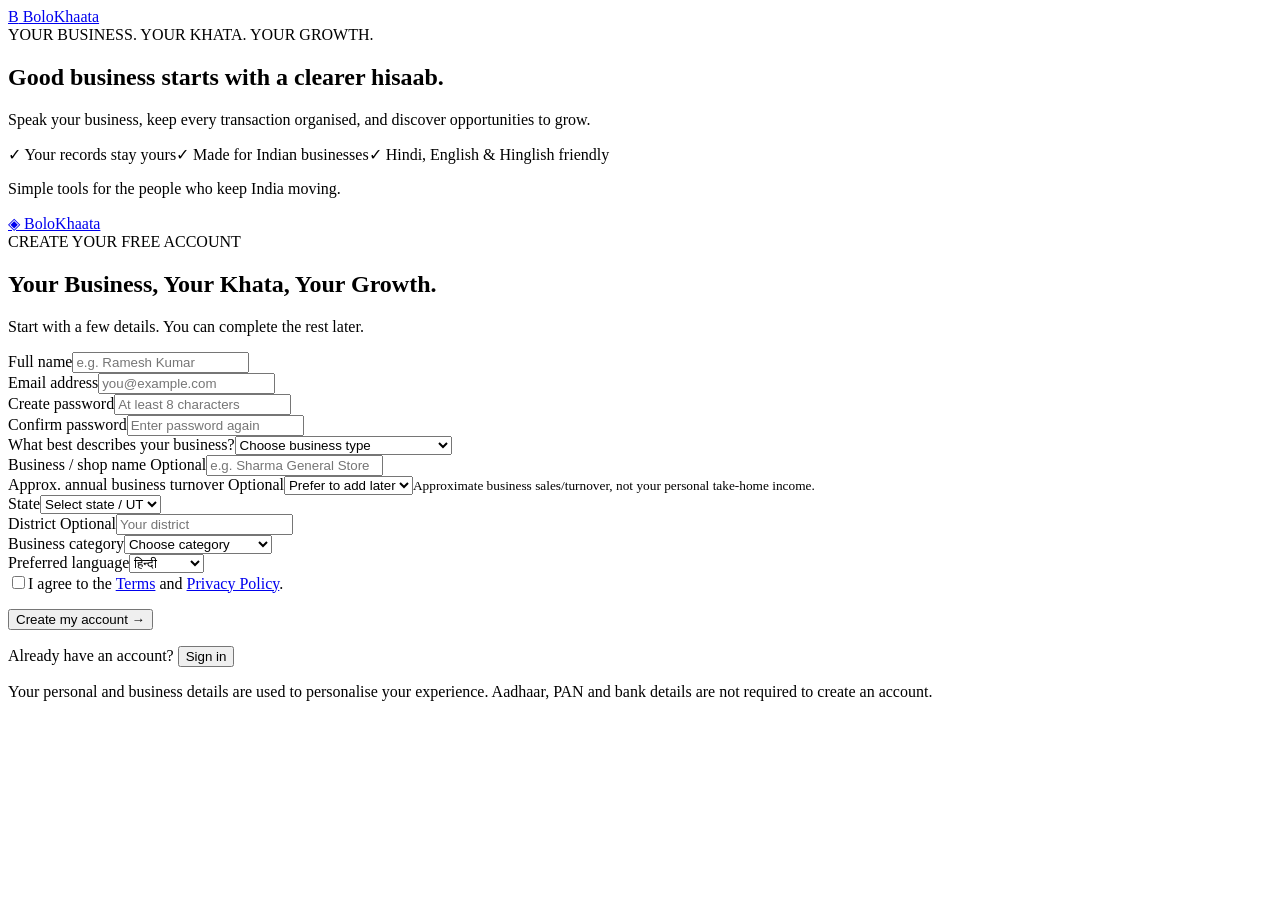
==== frontend/auth.html @ cc96fa71 "Add BoloKhaata registration and authentication experience" ====
<!doctype html>
<html lang="en">
<head>
  <meta charset="utf-8"><meta name="viewport" content="width=device-width,initial-scale=1">
  <meta name="theme-color" content="#183c32">
  <title>Account access · BoloKhaata</title>
  <link rel="stylesheet" href="auth.css">
</head>
<body>
  <main class="auth-layout">
    <section class="brand-panel">
      <a class="wordmark" href="index.html"><span class="mark">B</span> BoloKhaata</a>
      <div class="brand-copy">
        <span class="eyebrow">YOUR BUSINESS. YOUR KHATA. YOUR GROWTH.</span>
        <h1>Good business starts with a clearer hisaab.</h1>
        <p>Speak your business, keep every transaction organised, and discover opportunities to grow.</p>
        <div class="trust-points"><span>✓ Your records stay yours</span><span>✓ Made for Indian businesses</span><span>✓ Hindi, English & Hinglish friendly</span></div>
      </div>
      <p class="brand-foot">Simple tools for the people who keep India moving.</p>
    </section>
    <section class="form-panel">
      <div class="form-wrap">
        <a class="mobile-wordmark" href="index.html">◈ BoloKhaata</a>
        <div id="step-register" class="auth-step">
          <span class="eyebrow">CREATE YOUR FREE ACCOUNT</span><h2>Your Business, Your Khata, Your Growth.</h2>
          <p class="muted">Start with a few details. You can complete the rest later.</p>
          <form id="registerForm">
            <div class="field"><label for="fullName">Full name</label><input id="fullName" name="full_name" autocomplete="name" required placeholder="e.g. Ramesh Kumar"></div>
            <div class="field"><label for="email">Email address</label><input id="email" name="email" type="email" autocomplete="email" required placeholder="you@example.com"></div>
            <div class="field"><label for="password">Create password</label><input id="password" name="password" type="password" minlength="8" autocomplete="new-password" required placeholder="At least 8 characters"></div>
            <div class="field"><label for="confirmPassword">Confirm password</label><input id="confirmPassword" type="password" minlength="8" autocomplete="new-password" required placeholder="Enter password again"></div>
            <div class="field"><label for="businessType">What best describes your business?</label><select id="businessType" name="merchant_type" required><option value="">Choose business type</option><option>Street Vendor</option><option>Small Shopkeeper / Kirana Store</option><option>Grocery Store</option><option>Fruits and Vegetable Seller</option><option>Food Stall / Food Vendor</option><option>Small Retail Business</option><option>Artisan / Craftsperson</option><option>Tailor / Weaver</option><option>Farmer / Agricultural Business</option><option>Service Provider</option><option>Self-employed Individual</option><option>Micro / Small Enterprise</option><option>Other</option></select></div>
            <div class="field" id="otherTypeWrap" hidden><label for="otherType">Tell us your business type</label><input id="otherType" name="other_business_type"></div>
            <div class="field"><label for="shopName">Business / shop name <span class="optional">Optional</span></label><input id="shopName" name="business_name" placeholder="e.g. Sharma General Store"></div>
            <div class="field"><label for="income">Approx. annual business turnover <span class="optional">Optional</span></label><select id="income" name="annual_income"><option value="">Prefer to add later</option><option>Below ₹1 lakh</option><option>₹1–2.5 lakh</option><option>₹2.5–5 lakh</option><option>₹5–10 lakh</option><option>₹10–25 lakh</option><option>Above ₹25 lakh</option><option>Prefer not to say</option></select><small>Approximate business sales/turnover, not your personal take-home income.</small></div>
            <div class="field"><label for="state">State</label><select id="state" name="state" required><option value="">Select state / UT</option></select></div>
            <div class="field"><label for="district">District <span class="optional">Optional</span></label><input id="district" name="district" placeholder="Your district"></div>
            <div class="field"><label for="category">Business category</label><select id="category" name="business_category" required><option value="">Choose category</option><option value="retail">Retail & shopkeeping</option><option value="food">Food & grocery</option><option value="street_vendor">Street vending</option><option value="artisan">Artisan & crafts</option><option value="agriculture">Agriculture</option><option value="services">Services</option><option value="manufacturing">Micro manufacturing</option><option value="other">Other</option></select></div>
            <div class="field"><label for="language">Preferred language</label><select id="language" name="preferred_language" required><option value="hi">हिन्दी</option><option value="en">English</option><option value="hinglish">Hinglish</option><option value="bn">বাংলা</option><option value="mr">मराठी</option><option value="ta">தமிழ்</option><option value="te">తెలుగు</option><option value="gu">ગુજરાતી</option><option value="pa">ਪੰਜਾਬੀ</option><option value="kn">ಕನ್ನಡ</option><option value="ml">മലയാളം</option><option value="or">ଓଡ଼ିଆ</option></select></div>
            <label class="check"><input id="terms" type="checkbox" required><span>I agree to the <a href="#" data-static-link>Terms</a> and <a href="#" data-static-link>Privacy Policy</a>.</span></label>
            <p class="form-error" id="registerError" role="alert"></p>
            <button class="primary" type="submit" id="registerButton">Create my account <span>→</span></button>
          </form>
          <p class="switch">Already have an account? <button type="button" data-show="login">Sign in</button></p>
        </div>
        <div id="step-verify" class="auth-step" hidden>
          <span class="eyebrow">ONE LAST STEP</span><div class="big-icon">✉</div><h2>Verify your email address</h2>
          <p class="muted">We sent a verification code to <strong id="verifyEmail"></strong>. Enter it below to activate your account.</p>
          <form id="verifyForm"><div class="field"><label for="otp">6-digit verification code</label><input id="otp" inputmode="numeric" autocomplete="one-time-code" maxlength="6" pattern="[0-9]{6}" required placeholder="000000"></div><p class="form-error" id="verifyError" role="alert"></p><button class="primary">Verify email</button></form>
          <button class="text-button" id="resendCode" type="button">Resend verification code</button>
          <button class="text-button" id="changeEmail" type="button">Change email address</button>
        </div>
        <div id="step-login" class="auth-step" hidden>
          <span class="eyebrow">WELCOME BACK</span><h2>Sign in to your khata.</h2><p class="muted">Your business, right where you left it.</p>
          <form id="loginForm"><div class="field"><label for="loginEmail">Email address</label><input id="loginEmail" type="email" autocomplete="email" required placeholder="you@example.com"></div><div class="field"><label for="loginPassword">Password</label><input id="loginPassword" type="password" autocomplete="current-password" required placeholder="Your password"></div><div class="login-options"><label class="check"><input type="checkbox" id="remember"> <span>Remember me</span></label><button type="button" class="text-button" id="forgotPassword">Forgot password?</button></div><p class="form-error" id="loginError" role="alert"></p><button class="primary">Sign in <span>→</span></button></form><p class="switch">New to BoloKhaata? <button type="button" data-show="register">Create an account</button></p>
        </div>
        <div id="step-reset" class="auth-step" hidden><span class="eyebrow">ACCOUNT RECOVERY</span><h2>Reset your password</h2><p class="muted">We'll send a secure reset link to your registered email.</p><form id="resetForm"><div class="field"><label for="resetEmail">Email address</label><input id="resetEmail" type="email" required></div><p class="form-error" id="resetError" role="alert"></p><button class="primary">Send reset link</button></form><button class="text-button" data-show="login">Back to sign in</button></div>
        <p class="security-note">Your personal and business details are used to personalise your experience. Aadhaar, PAN and bank details are not required to create an account.</p>
      </div>
    </section>
  </main>
  <script src="auth.js"></script>
</body></html>
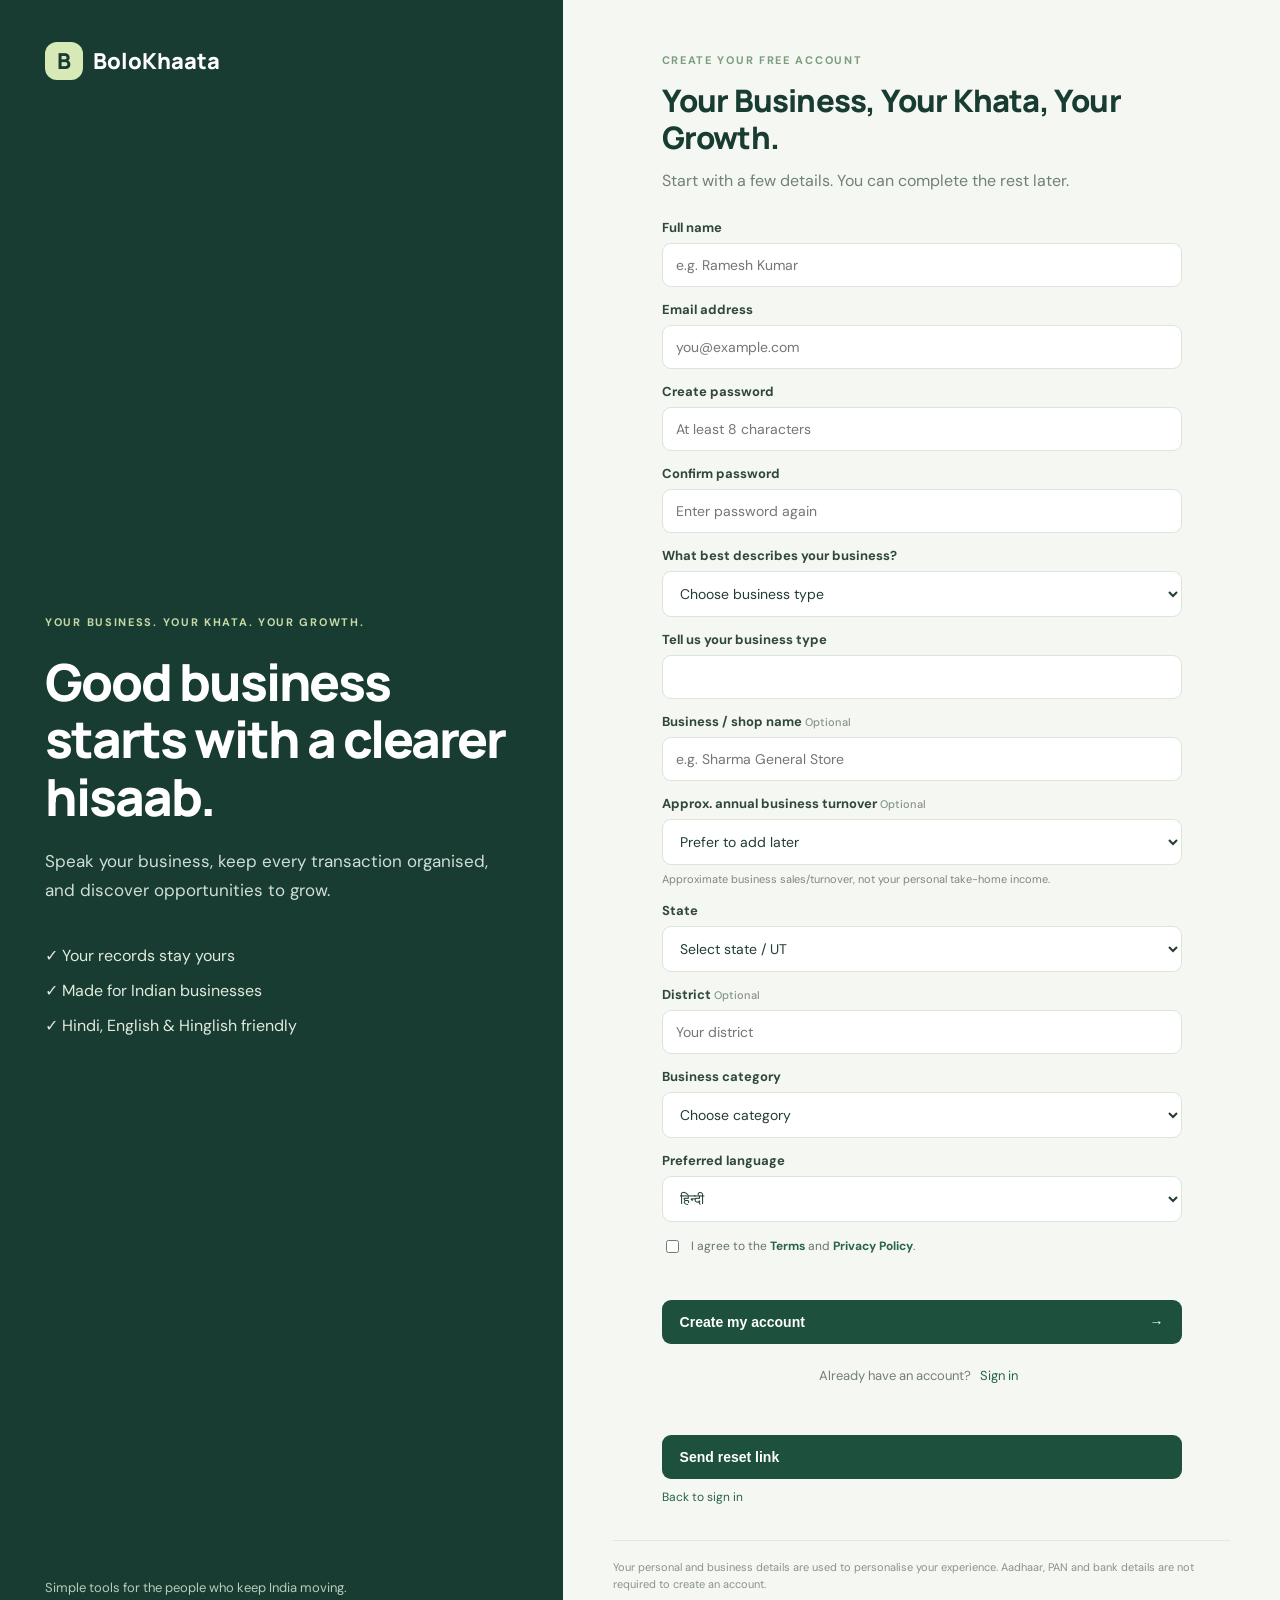
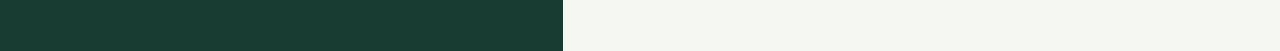
==== commit bbcd65ca: "Add password reset completion form" ====
--- a/frontend/auth.html
+++ b/frontend/auth.html
@@ -54,7 +54,7 @@
           <span class="eyebrow">WELCOME BACK</span><h2>Sign in to your khata.</h2><p class="muted">Your business, right where you left it.</p>
           <form id="loginForm"><div class="field"><label for="loginEmail">Email address</label><input id="loginEmail" type="email" autocomplete="email" required placeholder="you@example.com"></div><div class="field"><label for="loginPassword">Password</label><input id="loginPassword" type="password" autocomplete="current-password" required placeholder="Your password"></div><div class="login-options"><label class="check"><input type="checkbox" id="remember"> <span>Remember me</span></label><button type="button" class="text-button" id="forgotPassword">Forgot password?</button></div><p class="form-error" id="loginError" role="alert"></p><button class="primary">Sign in <span>→</span></button></form><p class="switch">New to BoloKhaata? <button type="button" data-show="register">Create an account</button></p>
         </div>
-        <div id="step-reset" class="auth-step" hidden><span class="eyebrow">ACCOUNT RECOVERY</span><h2>Reset your password</h2><p class="muted">We'll send a secure reset link to your registered email.</p><form id="resetForm"><div class="field"><label for="resetEmail">Email address</label><input id="resetEmail" type="email" required></div><p class="form-error" id="resetError" role="alert"></p><button class="primary">Send reset link</button></form><button class="text-button" data-show="login">Back to sign in</button></div>
+        <div id="step-reset" class="auth-step" hidden><span class="eyebrow">ACCOUNT RECOVERY</span><h2 id="resetHeading">Reset your password</h2><p class="muted" id="resetDescription">We'll send a secure reset link to your registered email.</p><form id="resetForm"><div class="field" id="resetEmailWrap"><label for="resetEmail">Email address</label><input id="resetEmail" type="email" autocomplete="email"></div><div class="field" id="newPasswordWrap" hidden><label for="newPassword">New password</label><input id="newPassword" type="password" minlength="10" autocomplete="new-password"></div><p class="form-error" id="resetError" role="alert"></p><button class="primary" id="resetSubmit">Send reset link</button></form><button class="text-button" data-show="login">Back to sign in</button></div><p class="form-error" id="resetError" role="alert"></p><button class="primary">Send reset link</button></form><button class="text-button" data-show="login">Back to sign in</button></div>
         <p class="security-note">Your personal and business details are used to personalise your experience. Aadhaar, PAN and bank details are not required to create an account.</p>
       </div>
     </section>
--- a/frontend/auth.css
+++ b/frontend/auth.css
@@ -0,0 +1,2 @@
+@import url('https://fonts.googleapis.com/css2?family=DM+Sans:wght@400;500;600;700&family=Manrope:wght@500;600;700;800&display=swap');
+:root{font-family:'DM Sans',sans-serif;color:#183c32;background:#f5f7f2;font-synthesis:none}*{box-sizing:border-box}body{margin:0}.auth-layout{min-height:100vh;display:grid;grid-template-columns:minmax(300px,.88fr) 1.12fr}.brand-panel{background:#183c32;color:#fff;padding:42px 8%;display:flex;flex-direction:column;justify-content:space-between;min-height:100vh}.wordmark,.mobile-wordmark{text-decoration:none;color:inherit;font:800 22px Manrope,sans-serif;display:flex;align-items:center;gap:10px}.mark{display:grid;place-items:center;background:#d8e9b8;color:#183c32;border-radius:12px;width:38px;height:38px}.brand-copy{max-width:510px;margin:70px auto}.eyebrow{font-size:11px;letter-spacing:1.7px;font-weight:700;color:#7d9c80}.brand-copy .eyebrow{color:#c6d9a6}.brand-copy h1{font:800 clamp(38px,4vw,58px)/1.12 Manrope,sans-serif;letter-spacing:-2px;margin:22px 0}.brand-copy p{font-size:17px;line-height:1.7;color:#d1ded5}.trust-points{display:grid;gap:14px;margin-top:40px;color:#e1eadf}.brand-foot{font-size:13px;color:#b9cbbd}.form-panel{padding:48px 7%;display:grid;place-items:center}.form-wrap{width:min(100%,520px)}h2{font:800 31px/1.2 Manrope,sans-serif;letter-spacing:-.8px;margin:13px 0}.muted{color:#718078;line-height:1.55;margin:0 0 25px}.field{display:grid;gap:7px;margin:14px 0}.field label{font-size:13px;font-weight:700;color:#30473d}.field input,.field select{width:100%;padding:12px 13px;border:1px solid #dce4dc;border-radius:9px;background:#fff;color:#213c30;font:14px 'DM Sans',sans-serif;outline:none}.field input:focus,.field select:focus{border-color:#52866a;box-shadow:0 0 0 3px #52866a1c}.field small{font-size:11px;color:#7d8981;line-height:1.45}.optional{font-size:11px;color:#87948b;font-weight:500}.check{display:flex;gap:9px;align-items:flex-start;font-size:12px;color:#66756b;margin:16px 0}.check input{accent-color:#245b43;margin-top:2px}.check a,.switch button,.text-button{color:#286448;font-weight:700;text-decoration:none}.primary{width:100%;padding:14px 18px;background:#1e513d;color:white;border:0;border-radius:9px;font-weight:700;font-size:14px;cursor:pointer;display:flex;justify-content:space-between}.primary:hover{background:#28664d}.primary:disabled{opacity:.6;cursor:wait}.switch{text-align:center;font-size:13px;color:#718078;margin:22px 0}.switch button,.text-button{border:0;background:none;cursor:pointer;font:inherit}.form-error{font-size:12px;color:#b33c35;min-height:16px}.security-note{font-size:11px;color:#87948b;line-height:1.5;border-top:1px solid #e2e8e1;padding-top:18px;margin-top:25px}.login-options{display:flex;justify-content:space-between;align-items:center}.login-options .check{margin:4px 0}.text-button{font-size:12px;padding:10px 0}.big-icon{font-size:35px;margin:26px 0 12px}.mobile-wordmark{display:none;margin-bottom:36px;color:#183c32}@media(max-width:850px){.auth-layout{grid-template-columns:1fr}.brand-panel{display:none}.form-panel{padding:28px 22px}.mobile-wordmark{display:flex}.form-wrap{max-width:560px}}
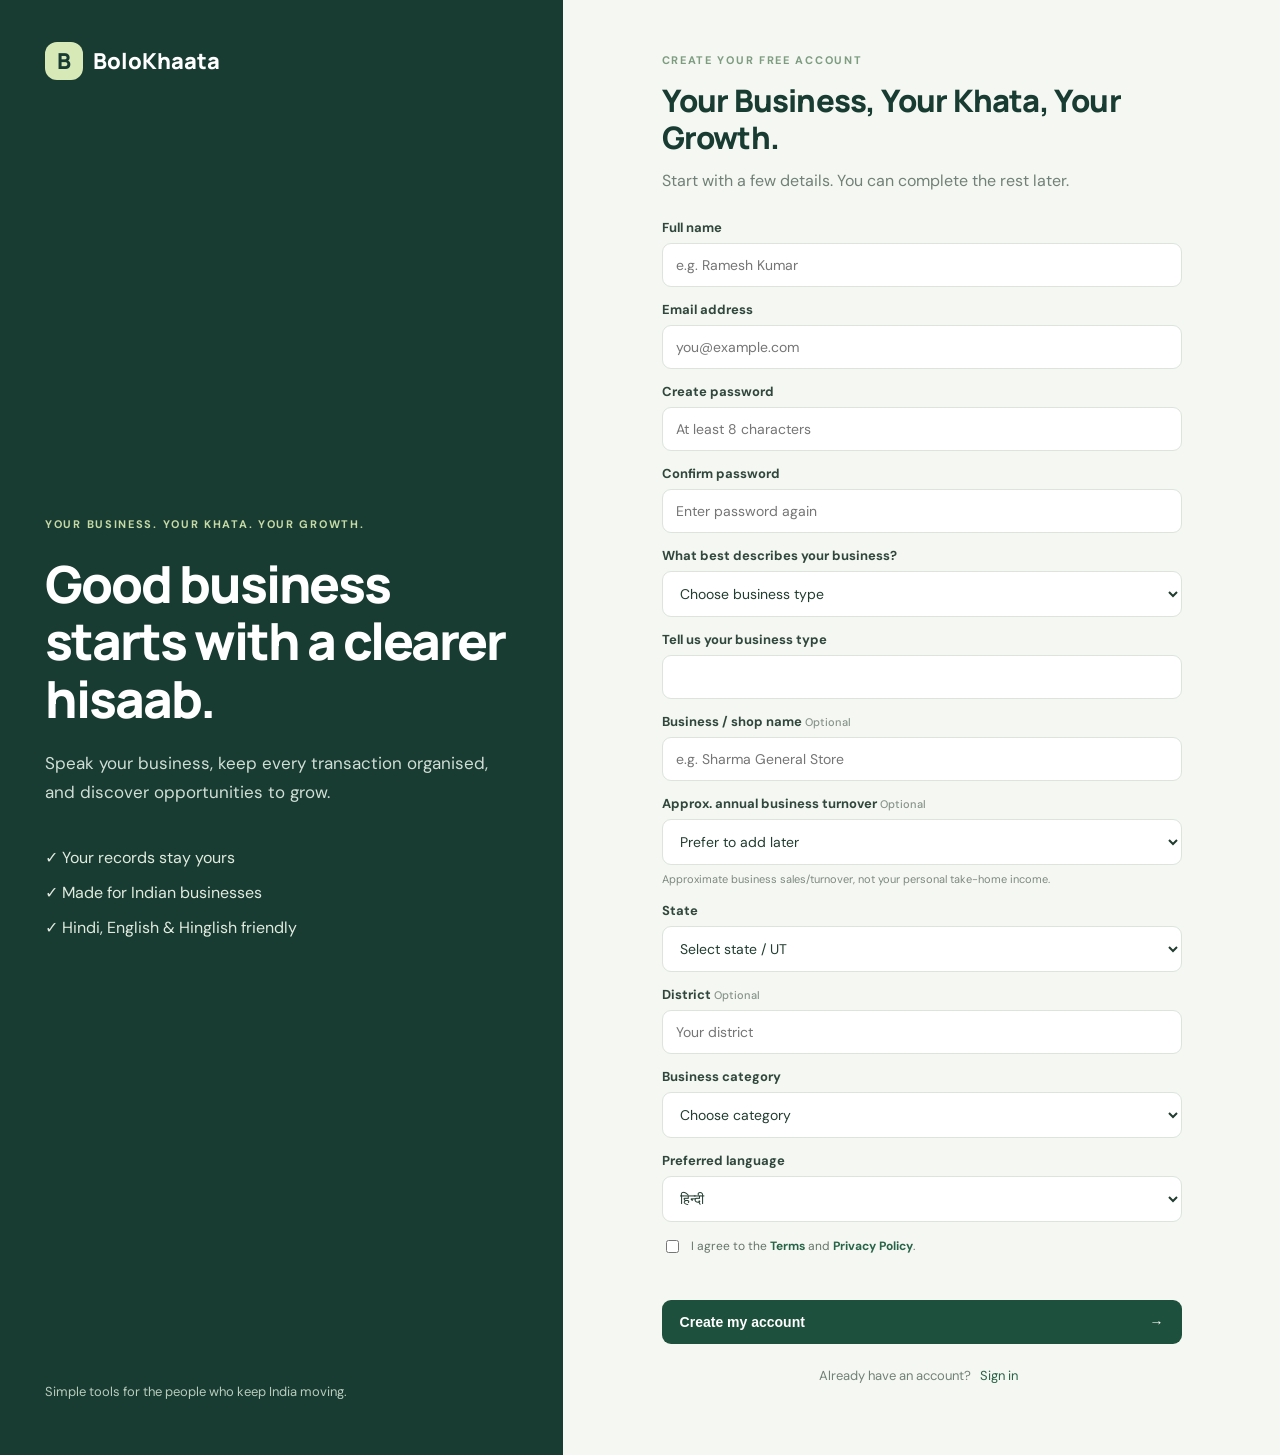
==== commit 7bcb0989: "Clean password reset form markup" ====
--- a/frontend/auth.html
+++ b/frontend/auth.html
@@ -54,7 +54,7 @@
           <span class="eyebrow">WELCOME BACK</span><h2>Sign in to your khata.</h2><p class="muted">Your business, right where you left it.</p>
           <form id="loginForm"><div class="field"><label for="loginEmail">Email address</label><input id="loginEmail" type="email" autocomplete="email" required placeholder="you@example.com"></div><div class="field"><label for="loginPassword">Password</label><input id="loginPassword" type="password" autocomplete="current-password" required placeholder="Your password"></div><div class="login-options"><label class="check"><input type="checkbox" id="remember"> <span>Remember me</span></label><button type="button" class="text-button" id="forgotPassword">Forgot password?</button></div><p class="form-error" id="loginError" role="alert"></p><button class="primary">Sign in <span>→</span></button></form><p class="switch">New to BoloKhaata? <button type="button" data-show="register">Create an account</button></p>
         </div>
-        <div id="step-reset" class="auth-step" hidden><span class="eyebrow">ACCOUNT RECOVERY</span><h2 id="resetHeading">Reset your password</h2><p class="muted" id="resetDescription">We'll send a secure reset link to your registered email.</p><form id="resetForm"><div class="field" id="resetEmailWrap"><label for="resetEmail">Email address</label><input id="resetEmail" type="email" autocomplete="email"></div><div class="field" id="newPasswordWrap" hidden><label for="newPassword">New password</label><input id="newPassword" type="password" minlength="10" autocomplete="new-password"></div><p class="form-error" id="resetError" role="alert"></p><button class="primary" id="resetSubmit">Send reset link</button></form><button class="text-button" data-show="login">Back to sign in</button></div><p class="form-error" id="resetError" role="alert"></p><button class="primary">Send reset link</button></form><button class="text-button" data-show="login">Back to sign in</button></div>
+        <div id="step-reset" class="auth-step" hidden><span class="eyebrow">ACCOUNT RECOVERY</span><h2 id="resetHeading">Reset your password</h2><p class="muted" id="resetDescription">We'll send a secure reset link to your registered email.</p><form id="resetForm"><div class="field" id="resetEmailWrap"><label for="resetEmail">Email address</label><input id="resetEmail" type="email" autocomplete="email"></div><div class="field" id="newPasswordWrap" hidden><label for="newPassword">New password</label><input id="newPassword" type="password" minlength="10" autocomplete="new-password"></div>
         <p class="security-note">Your personal and business details are used to personalise your experience. Aadhaar, PAN and bank details are not required to create an account.</p>
       </div>
     </section>
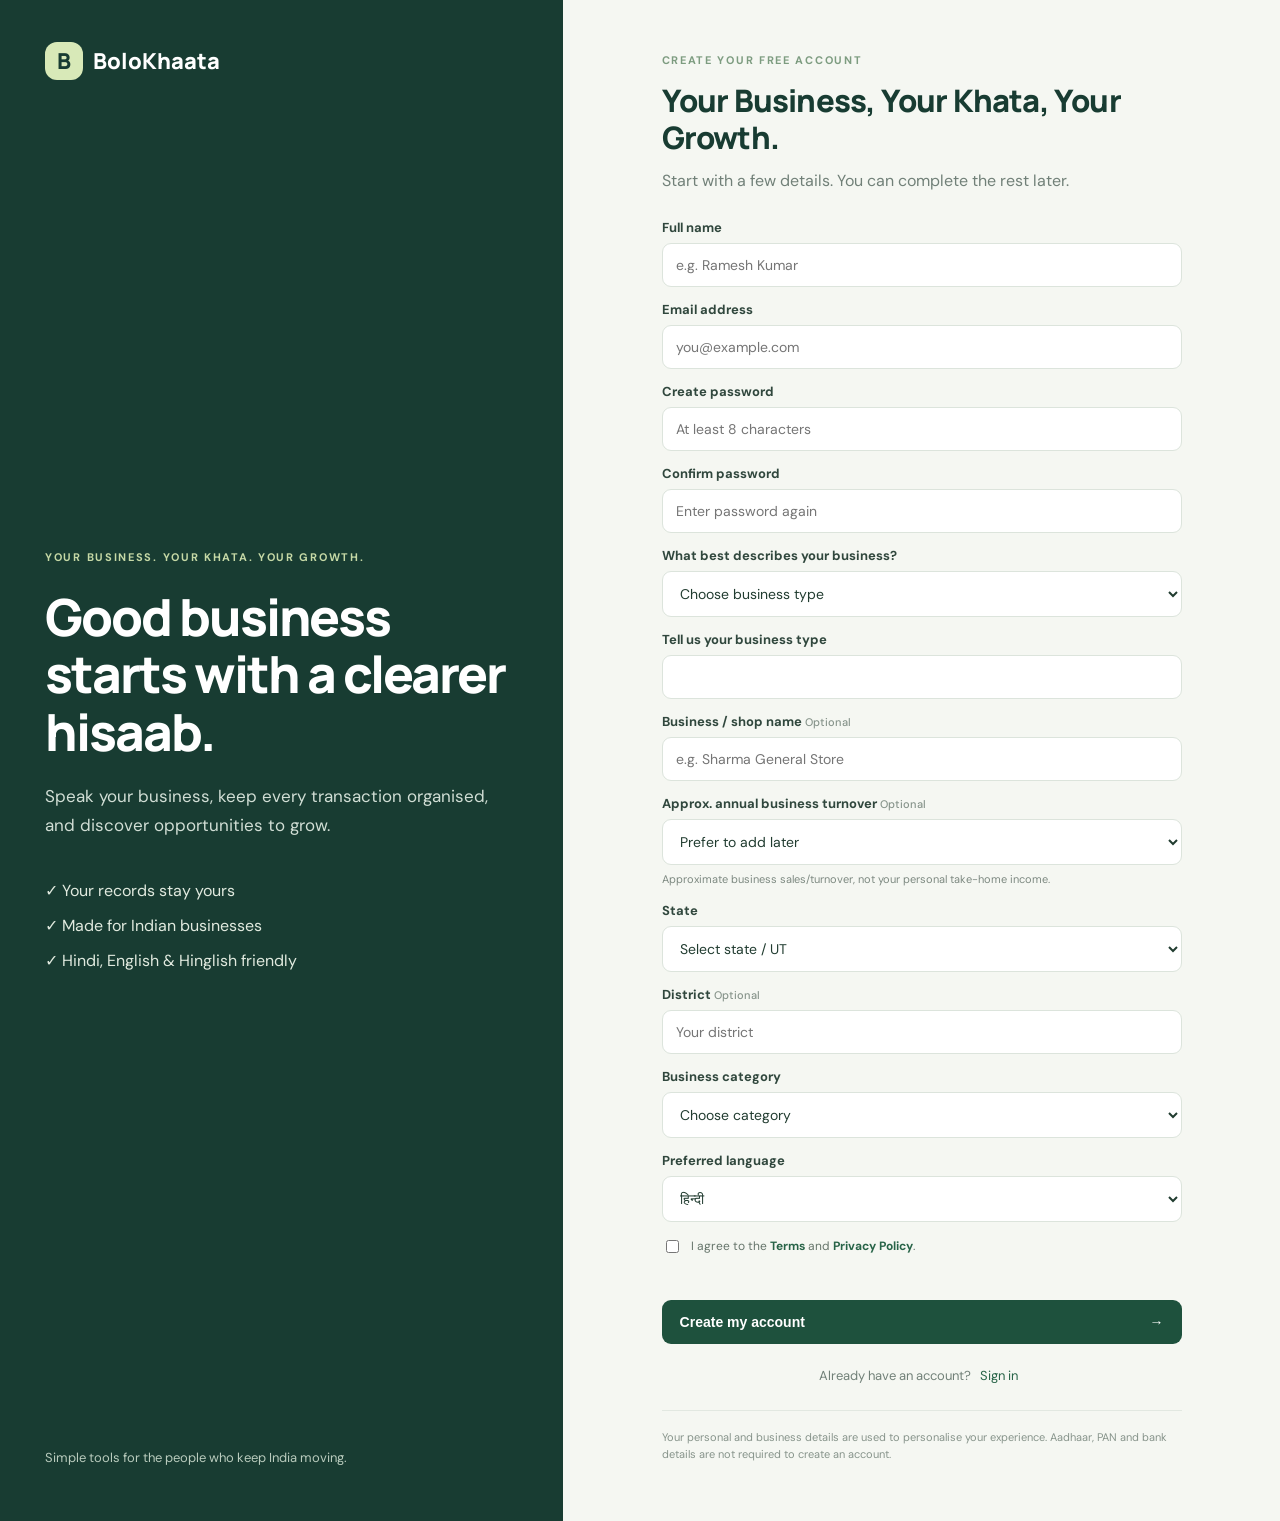
==== commit 2c846554: "Restore complete password recovery markup" ====
--- a/frontend/auth.html
+++ b/frontend/auth.html
@@ -54,7 +54,18 @@
           <span class="eyebrow">WELCOME BACK</span><h2>Sign in to your khata.</h2><p class="muted">Your business, right where you left it.</p>
           <form id="loginForm"><div class="field"><label for="loginEmail">Email address</label><input id="loginEmail" type="email" autocomplete="email" required placeholder="you@example.com"></div><div class="field"><label for="loginPassword">Password</label><input id="loginPassword" type="password" autocomplete="current-password" required placeholder="Your password"></div><div class="login-options"><label class="check"><input type="checkbox" id="remember"> <span>Remember me</span></label><button type="button" class="text-button" id="forgotPassword">Forgot password?</button></div><p class="form-error" id="loginError" role="alert"></p><button class="primary">Sign in <span>→</span></button></form><p class="switch">New to BoloKhaata? <button type="button" data-show="register">Create an account</button></p>
         </div>
-        <div id="step-reset" class="auth-step" hidden><span class="eyebrow">ACCOUNT RECOVERY</span><h2 id="resetHeading">Reset your password</h2><p class="muted" id="resetDescription">We'll send a secure reset link to your registered email.</p><form id="resetForm"><div class="field" id="resetEmailWrap"><label for="resetEmail">Email address</label><input id="resetEmail" type="email" autocomplete="email"></div><div class="field" id="newPasswordWrap" hidden><label for="newPassword">New password</label><input id="newPassword" type="password" minlength="10" autocomplete="new-password"></div>
+        <div id="step-reset" class="auth-step" hidden>
+          <span class="eyebrow">ACCOUNT RECOVERY</span>
+          <h2 id="resetHeading">Reset your password</h2>
+          <p class="muted" id="resetDescription">We'll send a secure reset link to your registered email.</p>
+          <form id="resetForm">
+            <div class="field" id="resetEmailWrap"><label for="resetEmail">Email address</label><input id="resetEmail" type="email" autocomplete="email"></div>
+            <div class="field" id="newPasswordWrap" hidden><label for="newPassword">New password</label><input id="newPassword" type="password" minlength="10" autocomplete="new-password"></div>
+            <p class="form-error" id="resetError" role="alert"></p>
+            <button class="primary" id="resetSubmit">Send reset link</button>
+          </form>
+          <button class="text-button" data-show="login">Back to sign in</button>
+        </div>
         <p class="security-note">Your personal and business details are used to personalise your experience. Aadhaar, PAN and bank details are not required to create an account.</p>
       </div>
     </section>
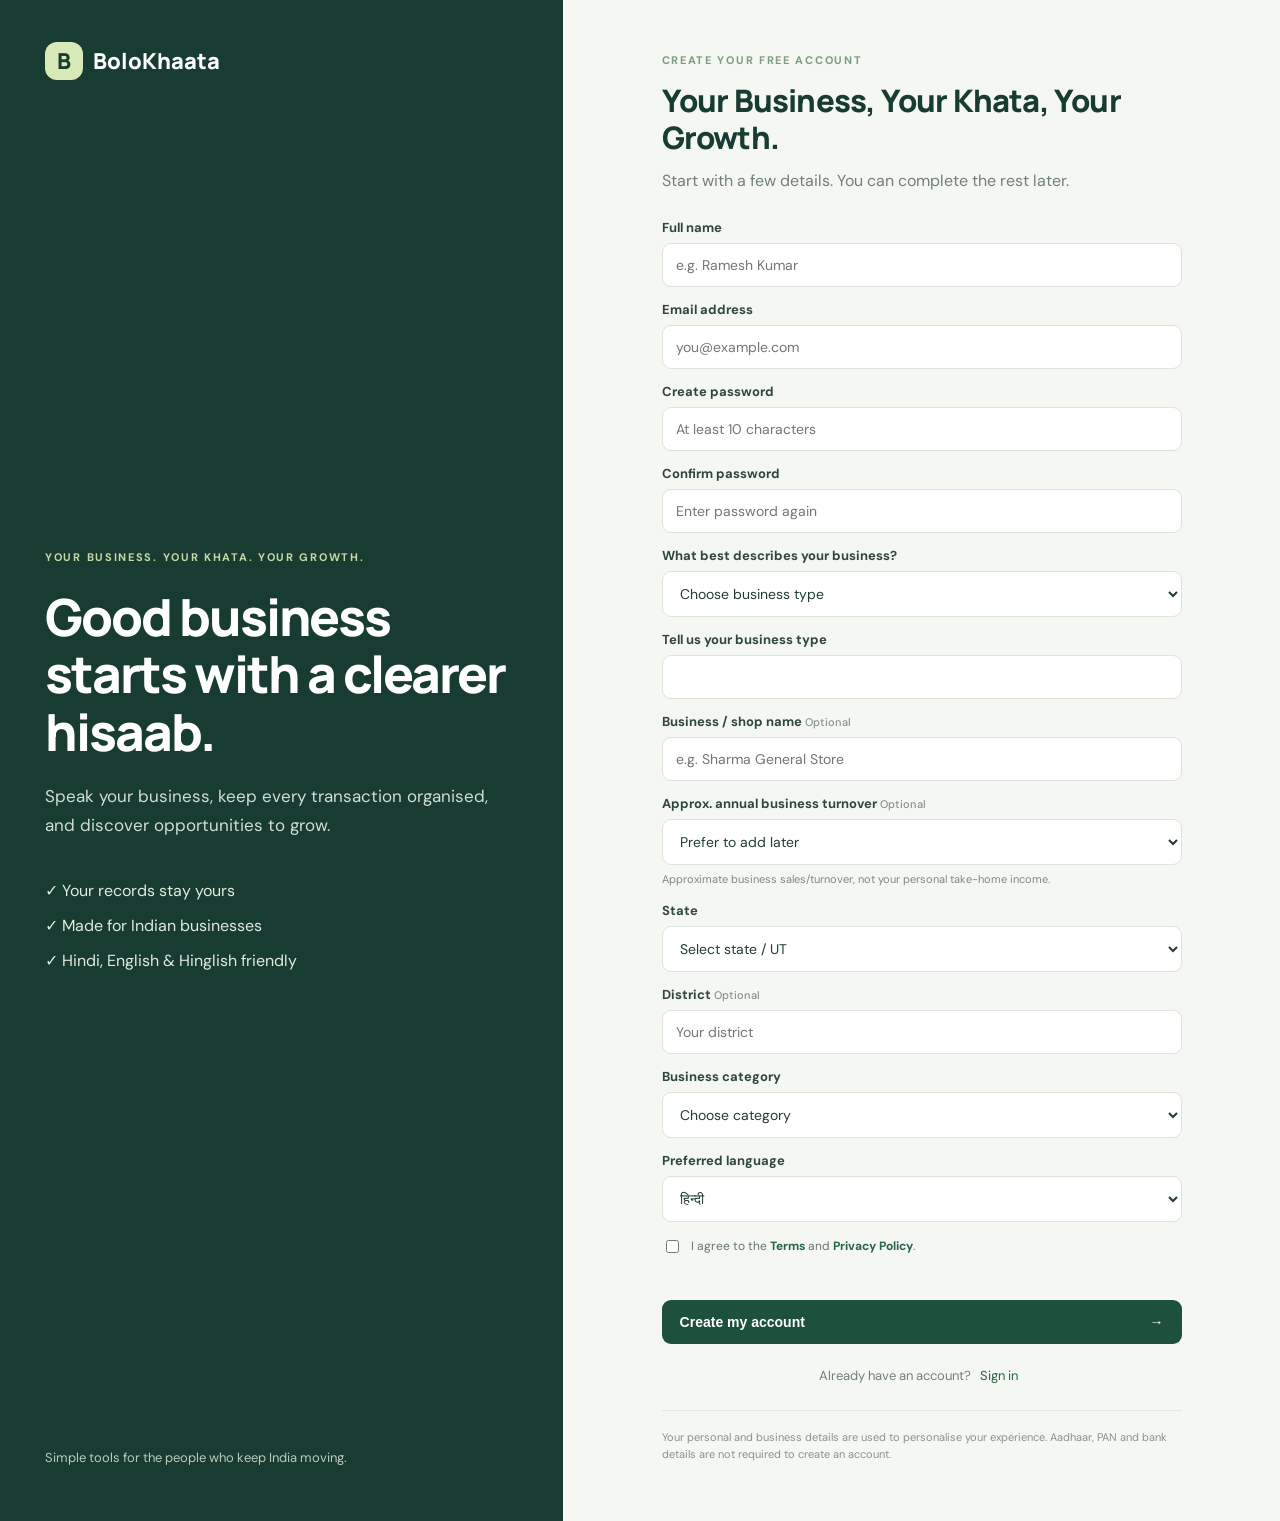
==== commit 50d15c06: "Align password form validation with backend security policy" ====
--- a/frontend/auth.html
+++ b/frontend/auth.html
@@ -27,8 +27,8 @@
           <form id="registerForm">
             <div class="field"><label for="fullName">Full name</label><input id="fullName" name="full_name" autocomplete="name" required placeholder="e.g. Ramesh Kumar"></div>
             <div class="field"><label for="email">Email address</label><input id="email" name="email" type="email" autocomplete="email" required placeholder="you@example.com"></div>
-            <div class="field"><label for="password">Create password</label><input id="password" name="password" type="password" minlength="8" autocomplete="new-password" required placeholder="At least 8 characters"></div>
-            <div class="field"><label for="confirmPassword">Confirm password</label><input id="confirmPassword" type="password" minlength="8" autocomplete="new-password" required placeholder="Enter password again"></div>
+            <div class="field"><label for="password">Create password</label><input id="password" name="password" type="password" minlength="10" autocomplete="new-password" required placeholder="At least 10 characters"></div>
+            <div class="field"><label for="confirmPassword">Confirm password</label><input id="confirmPassword" type="password" minlength="10" autocomplete="new-password" required placeholder="Enter password again"></div>
             <div class="field"><label for="businessType">What best describes your business?</label><select id="businessType" name="merchant_type" required><option value="">Choose business type</option><option>Street Vendor</option><option>Small Shopkeeper / Kirana Store</option><option>Grocery Store</option><option>Fruits and Vegetable Seller</option><option>Food Stall / Food Vendor</option><option>Small Retail Business</option><option>Artisan / Craftsperson</option><option>Tailor / Weaver</option><option>Farmer / Agricultural Business</option><option>Service Provider</option><option>Self-employed Individual</option><option>Micro / Small Enterprise</option><option>Other</option></select></div>
             <div class="field" id="otherTypeWrap" hidden><label for="otherType">Tell us your business type</label><input id="otherType" name="other_business_type"></div>
             <div class="field"><label for="shopName">Business / shop name <span class="optional">Optional</span></label><input id="shopName" name="business_name" placeholder="e.g. Sharma General Store"></div>
